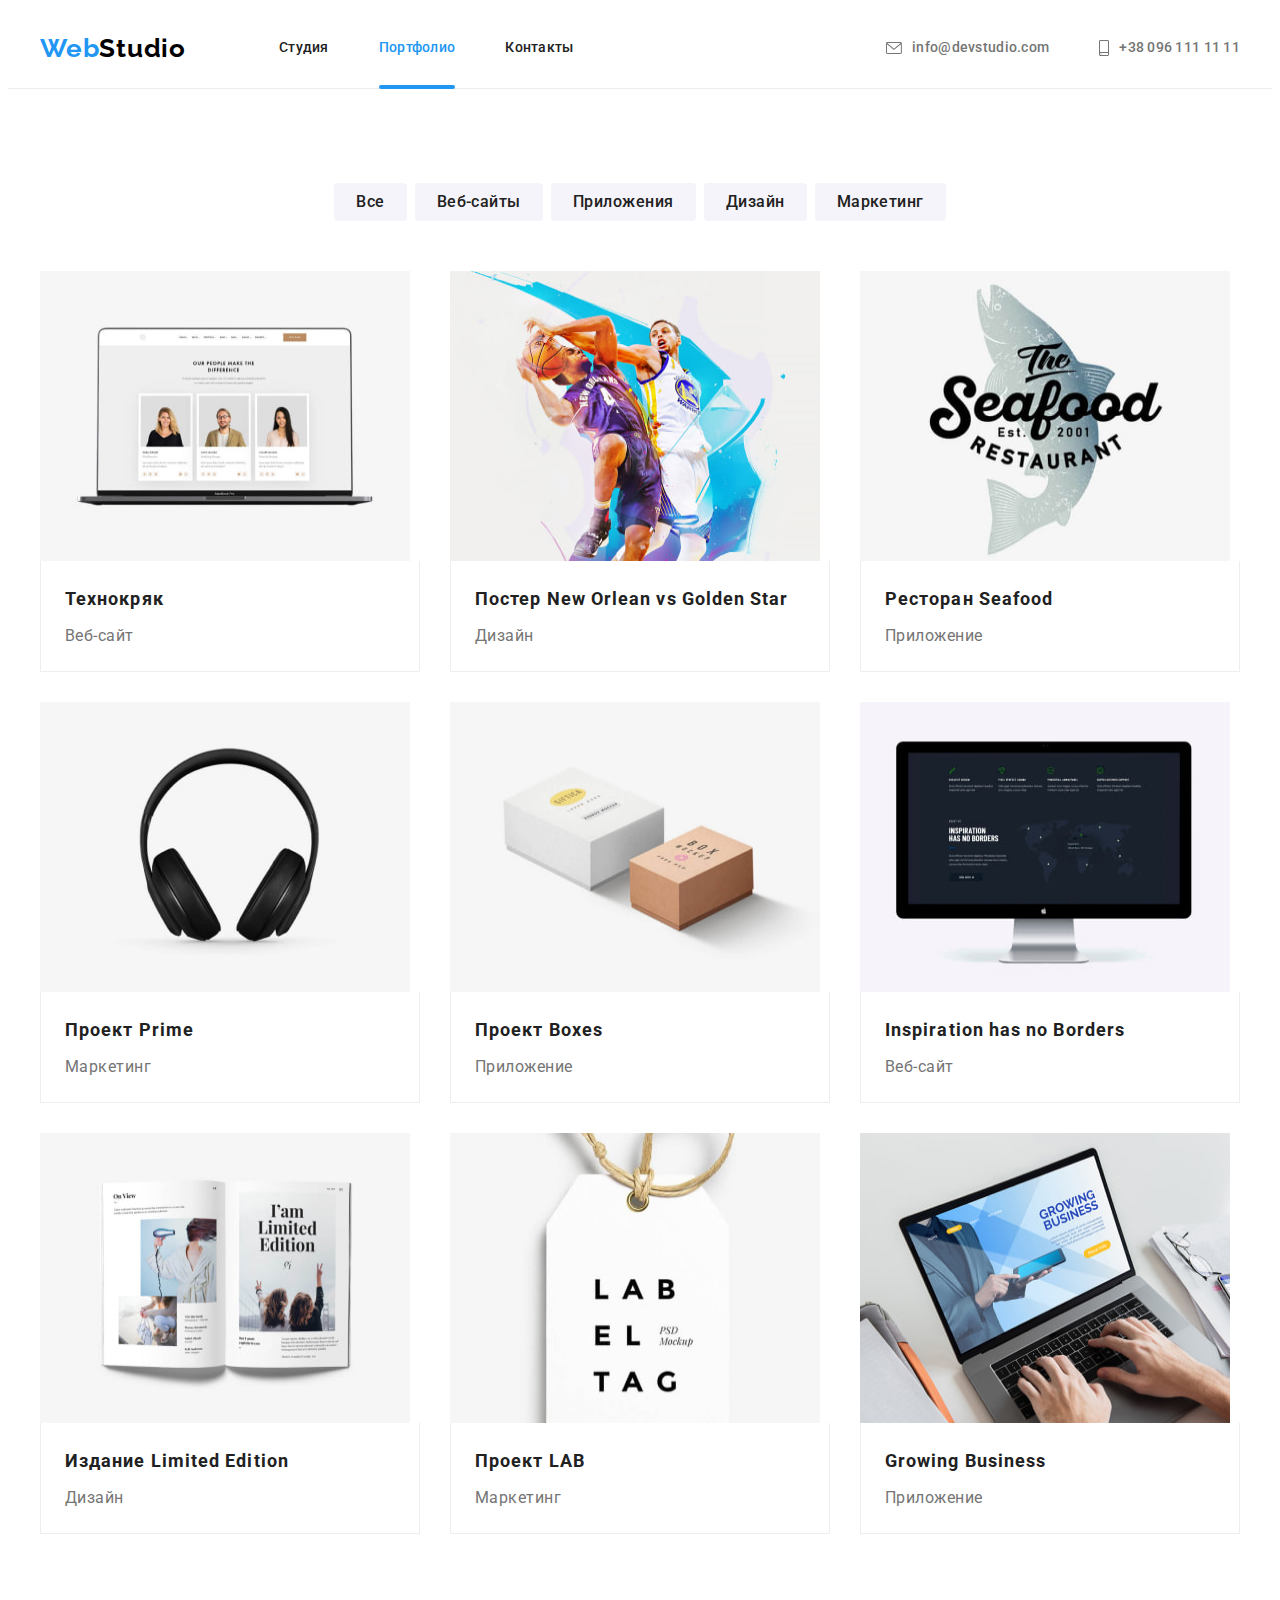
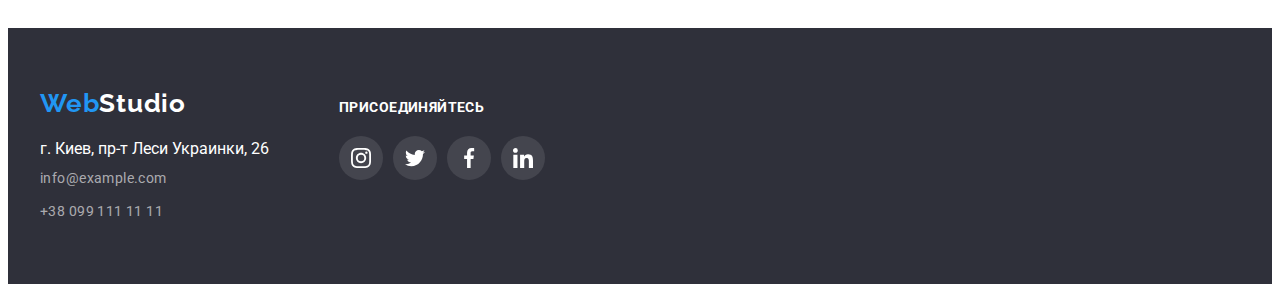
==== portfolio.html @ b703f747 "Initial commit" ====
<!DOCTYPE html>
<html lang="ru">
  <head>
    <meta charset="UTF-8" />
    <meta http-equiv="X-UA-Compatible" content="IE=edge" />
    <meta name="viewport" content="width=device-width, initial-scale=1.0" />
    <title>Potfolio</title>
    <link rel="preconnect" href="https://fonts.googleapis.com" />
    <link rel="preconnect" href="https://fonts.gstatic.com" crossorigin />
    <link
      href="https://fonts.googleapis.com/css2?family=Raleway:wght@700&family=Roboto:wght@400;500;700;900&display=swap"
      rel="stylesheet"
    />
    <link
      rel="stylesheet"
      href="https://cdnjs.cloudflare.com/ajax/libs/modern-normalize/1.1.0/modern-normalize.min.css"
      integrity="sha512-wpPYUAdjBVSE4KJnH1VR1HeZfpl1ub8YT/NKx4PuQ5NmX2tKuGu6U/JRp5y+Y8XG2tV+wKQpNHVUX03MfMFn9Q=="
      crossorigin="anonymous"
      referrerpolicy="no-referrer"
    />
    <link rel="stylesheet" href="./css/styles.css" />
  </head>

  <body>
    <!-- Header section -->

    <header class="header">
      <div class="container header-container">
        <a class="logo link" href="./index.html" lang="en"
          >Web<span class="header-logo">Studio</span>
        </a>
        <nav class="header-nav">
          <ul class="header-list list">
            <li class="header-item">
              <a class="header-link link" href="./index.html">Студия</a>
            </li>
            <li class="header-item">
              <a class="header-link link header-link-current" href="./portfolio.html">Портфолио</a>
            </li>
            <li class="header-item"><a class="header-link link" href="#Контакты">Контакты</a></li>
          </ul>
        </nav>
        <ul class="header-contacts list">
          <li class="header-mail">
            <a class="mail-link link" href="mailto:info@devstudio.com"
              ><svg width="16" height="12" class="contact-icon">
                <use href="./images/icons.svg#mail"></use>
              </svg>
              info@devstudio.com</a
            >
          </li>
          <li class="header-phone">
            <a class="phone-link link" href="tel:+380961111111"
              ><svg width="10" height="16" class="contact-icon">
                <use href="./images/icons.svg#smartphone"></use>
              </svg>
              +38 096 111 11 11</a
            >
          </li>
        </ul>
      </div>
    </header>

    <!-- Main section -->
    <main class="main">
      <section class="portfolio section">
        <div class="container">
          <h1 class="visually-hidden">Портфолио</h1>
          <ul class="btn-list list">
            <li class="portfolio-item">
              <button class="portfolio-btn" type="button">Все</button>
            </li>
            <li class="portfolio-item">
              <button class="portfolio-btn" type="button">Веб-сайты</button>
            </li>
            <li class="portfolio-item">
              <button class="portfolio-btn" type="button">Приложения</button>
            </li>
            <li class="portfolio-item">
              <button class="portfolio-btn" type="button">Дизайн</button>
            </li>
            <li class="portfolio-item">
              <button class="portfolio-btn" type="button">Маркетинг</button>
            </li>
          </ul>
          <ul class="portfolio-list list">
            <li class="portfolio-item work-item">
              <a class="portfolio-link link" href="#">
                <div class="card-box">
                  <img
                    src="./images/portfolio/tehnokriak.jpg"
                    width="370"
                    height="290"
                    alt="окно сайта"
                  />
                  <div class="overlay">
                    <p class="overlay-text">
                      Ресурс предлагает комплексные предложения с разным уровнем функционала и
                      сервисов. Все это позволит посетителю получить исчерпывающие сведения
                      о&nbsp;компании или частном лице.
                    </p>
                  </div>
                </div>
                <div class="potfolio-border">
                  <h3 class="portfolio-title">Технокряк</h3>
                  <p class="portfolio-text">Веб-сайт</p>
                </div>
              </a>
            </li>
            <li class="portfolio-item work-item">
              <a class="portfolio-link link" href="#">
                <div class="card-box">
                  <img
                    src="./images/portfolio/poster.jpg"
                    width="370"
                    height="290"
                    alt="постер матчу"
                  />
                  <div class="overlay">
                    <p class="overlay-text">
                      Ресурс предлагает комплексные предложения с разным уровнем функционала и
                      сервисов. Все это позволит посетителю получить исчерпывающие сведения
                      о&nbsp;компании или частном лице.
                    </p>
                  </div>
                </div>
                <div class="potfolio-border">
                  <h3 class="portfolio-title">
                    Постер <span lang="en">New Orlean vs Golden Star</span>
                  </h3>
                  <p class="portfolio-text">Дизайн</p>
                </div>
              </a>
            </li>
            <li class="portfolio-item work-item">
              <a class="portfolio-link link" href="#">
                <div class="card-box">
                  <img
                    src="./images/portfolio/restourant.jpg"
                    width="370"
                    height="290"
                    alt="лого ресторану"
                  />
                  <div class="overlay">
                    <p class="overlay-text">
                      Ресурс предлагает комплексные предложения с разным уровнем функционала и
                      сервисов. Все это позволит посетителю получить исчерпывающие сведения
                      о&nbsp;компании или частном лице.
                    </p>
                  </div>
                </div>
                <div class="potfolio-border">
                  <h3 class="portfolio-title">Ресторан <span lang="en">Seafood</span></h3>
                  <p class="portfolio-text">Приложение</p>
                </div>
              </a>
            </li>
            <li class="portfolio-item work-item">
              <a class="portfolio-link link" href="#">
                <div class="card-box">
                  <img
                    src="./images/portfolio/project-prime.jpg"
                    width="370"
                    height="290"
                    alt="наушники"
                  />
                  <div class="overlay">
                    <p class="overlay-text">
                      Ресурс предлагает комплексные предложения с разным уровнем функционала и
                      сервисов. Все это позволит посетителю получить исчерпывающие сведения
                      о&nbsp;компании или частном лице.
                    </p>
                  </div>
                </div>
                <div class="potfolio-border">
                  <h3 class="portfolio-title">Проект <span lang="en">Prime</span></h3>
                  <p class="portfolio-text">Маркетинг</p>
                </div>
              </a>
            </li>
            <li class="portfolio-item work-item">
              <a class="portfolio-link link" href="#">
                <div class="card-box">
                  <img
                    src="./images/portfolio/project-boxes.jpg"
                    width="370"
                    height="290"
                    alt="два ящика"
                  />
                  <div class="overlay">
                    <p class="overlay-text">
                      Ресурс предлагает комплексные предложения с разным уровнем функционала и
                      сервисов. Все это позволит посетителю получить исчерпывающие сведения
                      о&nbsp;компании или частном лице.
                    </p>
                  </div>
                </div>
                <div class="potfolio-border">
                  <h3 class="portfolio-title">Проект <span lang="en">Boxes</span></h3>
                  <p class="portfolio-text">Приложение</p>
                </div>
              </a>
            </li>
            <li class="portfolio-item work-item">
              <a class="portfolio-link link" href="#">
                <div class="card-box">
                  <img
                    src="./images/portfolio/inspiration.jpg"
                    width="370"
                    height="290"
                    alt="окно сайта на мониторе"
                  />
                  <div class="overlay">
                    <p class="overlay-text">
                      Ресурс предлагает комплексные предложения с разным уровнем функционала и
                      сервисов. Все это позволит посетителю получить исчерпывающие сведения
                      о&nbsp;компании или частном лице.
                    </p>
                  </div>
                </div>
                <div class="potfolio-border">
                  <h3 class="portfolio-title" lang="en">Inspiration has no Borders</h3>
                  <p class="portfolio-text">Веб-сайт</p>
                </div>
              </a>
            </li>
            <li class="portfolio-item work-item">
              <a class="portfolio-link link" href="#">
                <div class="card-box">
                  <img src="./images/portfolio/edition.jpg" width="370" height="290" alt="книга" />
                  <div class="overlay">
                    <p class="overlay-text">
                      Ресурс предлагает комплексные предложения с разным уровнем функционала и
                      сервисов. Все это позволит посетителю получить исчерпывающие сведения
                      о&nbsp;компании или частном лице.
                    </p>
                  </div>
                </div>
                <div class="potfolio-border">
                  <h3 class="portfolio-title">Издание <span lang="en">Limited Edition</span></h3>
                  <p class="portfolio-text">Дизайн</p>
                </div>
              </a>
            </li>
            <li class="portfolio-item work-item">
              <a class="portfolio-link link" href="#">
                <div class="card-box">
                  <img
                    src="./images/portfolio/project-lab.jpg"
                    width="370"
                    height="290"
                    alt="бирка"
                  />
                  <div class="overlay">
                    <p class="overlay-text">
                      Ресурс предлагает комплексные предложения с разным уровнем функционала и
                      сервисов. Все это позволит посетителю получить исчерпывающие сведения
                      о&nbsp;компании или частном лице.
                    </p>
                  </div>
                </div>
                <div class="potfolio-border">
                  <h3 class="portfolio-title">Проект <span lang="en">LAB</span></h3>
                  <p class="portfolio-text">Маркетинг</p>
                </div>
              </a>
            </li>
            <li class="portfolio-item work-item">
              <a class="portfolio-link link" href="#">
                <div class="card-box">
                  <img
                    src="./images/portfolio/growing-business.jpg"
                    width="370"
                    height="290"
                    alt="приложение на ноутбуке"
                  />
                  <div class="overlay">
                    <p class="overlay-text">
                      Ресурс предлагает комплексные предложения с разным уровнем функционала и
                      сервисов. Все это позволит посетителю получить исчерпывающие сведения
                      о&nbsp;компании или частном лице.
                    </p>
                  </div>
                </div>
                <div class="potfolio-border">
                  <h3 class="portfolio-title" lang="en">Growing Business</h3>
                  <p class="portfolio-text">Приложение</p>
                </div>
              </a>
            </li>
          </ul>
        </div>
      </section>
    </main>

    <!-- Footer section -->
    <footer class="footer" id="Контакты">
      <div class="container footer-container">
        <div class="footer-box">
          <a class="logo link" href="./index.html" lang="en"
            >Web<span class="footer-logo">Studio</span>
          </a>
          <address class="footer-address">
            <ul class="footer-list list">
              <li class="footer-item">
                <a
                  class="address-link link"
                  href="https://goo.gl/maps/opvbCCuK2W5cB6Hv9"
                  target="_blank"
                  title="Гугл мaп"
                  rel="_norefferer noopener"
                  >г. Киев, пр-т Леси Украинки, 26</a
                >
              </li>
              <li class="footer-item">
                <a class="footer-link link" href="mailto:info@example.com">info@example.com</a>
              </li>
              <li class="footer-item">
                <a class="footer-link link" href="tel:+380991111111"> +38 099 111 11 11</a>
              </li>
            </ul>
          </address>
        </div>
        <div class="footer-box">
          <h3 class="footer-title">Присоединяйтесь</h3>
          <ul class="box-list list">
            <li class="box-item">
              <a
                class="box-link link"
                href=""
                target="_blank"
                rel="noopener noreferrer"
                aria-label="instagram"
              >
                <svg class="box-icon" width="20" height="20">
                  <use href="./images/icons.svg#instagram"></use>
                </svg>
              </a>
            </li>
            <li class="box-item">
              <a
                class="box-link link"
                href=""
                target="_blank"
                rel="noopener noreferrer"
                aria-label="twitter"
              >
                <svg class="box-icon" width="20" height="20">
                  <use href="./images/icons.svg#twitter"></use>
                </svg>
              </a>
            </li>
            <li class="box-item">
              <a
                class="box-link link"
                href=""
                target="_blank"
                rel="noopener noreferrer"
                aria-label="facebook"
              >
                <svg class="box-icon" width="20" height="20">
                  <use href="./images/icons.svg#facebook"></use>
                </svg>
              </a>
            </li>
            <li class="box-item">
              <a
                class="box-link link"
                href=""
                target="_blank"
                rel="noopener noreferrer"
                aria-label="linkedin"
              >
                <svg class="box-icon" width="20" height="20">
                  <use href="./images/icons.svg#linkedin"></use>
                </svg>
              </a>
            </li>
          </ul>
        </div>
      </div>
    </footer>
  </body>
</html>
---- css/styles.css ----
:root {
  /* fonts */
  --main-font: 'Roboto', sans-serif;
  --secondary-font: 'Raleway', sans-serif;
  /* text colors */
  --main-txt-clr: #757575;
  --secondary-light-txt-clr: #ffffff;
  --secondary-dark-txt-clr: #212121;
  --accent-txt-color: #2196f3;
  --logo-txt-clr: #000000;
  /* bg colors */
  --dark-bg-clr: #2f303a;
  --light-bg-clr: #f5f4fa;
  --hover-btn-clt: #188ce8;
  /* others */
  --animation-fast: 250ms cubic-bezier(0.4, 0, 0.2, 1);
}

body {
  font-family: var(--main-font);
  color: var(--main-txt-clr);
}

.no-scroll {
  overflow: hidden;
}

/* Based styles */

.container {
  width: 1200px;
  padding-left: 15px;
  padding-right: 15px;
  margin-left: auto;
  margin-right: auto;
}

.section {
  padding-top: 94px;
  padding-bottom: 94px;
}

.visually-hidden {
  position: absolute;
  width: 1px;
  height: 1px;
  margin: -1px;
  border: 0;
  padding: 0;

  white-space: nowrap;
  clip-path: inset(100%);
  clip: rect(0 0 0 0);
  overflow: hidden;
}

/* Reset styles */

h1,
h2,
h3,
h4,
h5,
h6,
p {
  margin: 0;
}

.link {
  text-decoration: none;
  color: currentColor;
}

.list {
  margin: 0;
  padding: 0;
  list-style: none;
}

img {
  display: block;
}

/* Header section */
.header-container {
  display: flex;
  align-items: center;
}

.logo {
  font-family: 'Raleway';
  font-style: normal;
  font-weight: 700;
  font-size: 26px;
  line-height: 1.19;
  letter-spacing: 0.03em;
  color: var(--accent-txt-color);
}

.header-logo {
  color: var(--logo-txt-clr);
}

.header-nav {
  margin-right: auto;
  margin-left: 93px;
}

.header-list {
  display: flex;
  gap: 50px;
}

.header-item {
  position: relative;
}

.header-contacts {
  display: flex;
}

.header-mail {
  margin-right: 50px;
}

.header-link,
.mail-link,
.phone-link {
  padding-top: 32px;
  padding-bottom: 32px;
  display: block;
  font-weight: 500;
  font-size: 14px;
  line-height: 1.14;
  letter-spacing: 0.02em;
  color: var(--secondary-dark-txt-clr);
  transition: color var(--animation-fast);
}

.header-link:hover,
.header-link:focus {
  color: var(--accent-txt-color);
}

.header-link-current {
  color: var(--accent-txt-color);
}

.header-link-current::after {
  position: absolute;
  z-index: 100;

  content: '';
  left: 0;
  bottom: -1px;
  width: 100%;
  height: 4px;
  background: var(--accent-txt-color);
  border-radius: 2px;
}

.mail-link,
.phone-link {
  color: inherit;
  display: flex;
  align-items: center;
  transition: color var(--animation-fast);
}

.mail-link:hover,
.mail-link:focus {
  color: var(--accent-txt-color);
}

.phone-link:hover,
.phone-link:focus {
  color: var(--accent-txt-color);
}

.contact-icon {
  fill: currentColor;
  margin-right: 10px;
  justify-content: center;
}

.header {
  border-bottom: 1px solid #ececec;
}

/* hero section */
.hero,
.footer {
  background: var(--dark-bg-clr);
}

.hero {
  padding-top: 200px;
  padding-bottom: 200px;
  max-width: 1600px;
  height: 600px;
  margin-left: auto;
  margin-right: auto;
  background-image: linear-gradient(to right, rgba(47, 48, 58, 0.4), rgba(47, 48, 58, 0.4)),
    url(../images/hero.jpg);
  background-repeat: no-repeat;
  background-position: center;
  background-size: cover;
}

.hero-title {
  max-width: 696px;
  margin: 0 auto;
  margin-bottom: 30px;
  font-weight: 900;
  font-size: 44px;
  line-height: 1.36;
  text-align: center;
  letter-spacing: 0.06em;
  text-transform: uppercase;
  color: var(--secondary-light-txt-clr);
}

.hero-btn,
.portfolio-btn {
  font-family: inherit;
  cursor: pointer;
  border: none;
}

.hero-btn {
  margin: 0 auto;
  display: block;
  min-width: 200px;
  min-height: 50px;
  padding: 10px 32px;
  border-radius: 4px;
  background-color: var(--accent-txt-color);
  font-weight: 700;
  font-size: 16px;
  line-height: 1.88;
  letter-spacing: 0.06em;
  color: var(--light-bg-clr);
  transition: background-color var(--animation-fast);
}

.hero-btn:hover,
.hero-btn:focus {
  color: var(--secondary-light-txt-clr);
  background-color: var(--hover-btn-clt);
}

/* Benefits section */

.benefits-logo-list {
  display: flex;
  align-items: center;
  justify-content: center;
  gap: 30px;
  margin-bottom: 30px;
}

.benefits-logo-container {
  display: flex;
  align-items: center;
  justify-content: center;
  width: 270px;
  height: 120px;
  background-color: var(--light-bg-clr);
  border-radius: 4px;
  gap: 30px;
}

.benefits {
  padding-bottom: 0;
}

.benefits-container {
  align-items: center;
}

.benefits-list {
  display: flex;
  gap: 30px;
}

.benefits-item {
  max-width: 270px;
}

.benefits-title {
  margin-bottom: 10px;
  font-weight: 700;
  font-size: 14px;
  line-height: 1.14;
  letter-spacing: 0.03em;
  text-transform: uppercase;
  color: var(--secondary-dark-txt-clr);
}

.benefits-text {
  font-size: 14px;
  line-height: 1.71;
  letter-spacing: 0.03em;
}

/* About section */

.about-list {
  display: flex;
  gap: 30px;
}

.about-item {
  position: relative;
}

.about-title,
.team-title,
.clients-title {
  margin-bottom: 50px;
  font-weight: 700;
  font-size: 36px;
  line-height: 1.17;
  text-align: center;
  letter-spacing: 0.03em;
  color: var(--secondary-dark-txt-clr);
}

.label {
  display: flex;
  align-items: center;
  justify-content: center;
  position: absolute;
  left: 0;
  bottom: 0;
  width: 100%;
  height: 70px;
  background: rgba(47, 48, 58, 0.8);
}

.label-text {
  font-weight: 700;
  font-size: 14px;
  line-height: 1.14;
  letter-spacing: 0.03em;
  text-transform: uppercase;
  color: var(--secondary-light-txt-clr);
}

/* Team section */

.team {
  background: var(--light-bg-clr);
}

.team-list {
  display: flex;
  flex-wrap: wrap;
  gap: 30px;
}
/* .team-list {
  flex-basis: calc((100% - 30px * 3) / 4);
} */
.team-card {
  padding: 30px 5px 30px 5px;
  border-radius: 0px 0px 4px 4px;
  background: #ffffff;
  box-shadow: 0px 1px 3px rgba(0, 0, 0, 0.12), 0px 1px 1px rgba(0, 0, 0, 0.14),
    0px 2px 1px rgba(0, 0, 0, 0.2);
}

.employee-title {
  margin-bottom: 10px;
  font-weight: 500;
  font-size: 16px;
  line-height: 1.19;
  text-align: center;
  letter-spacing: 0.03em;
  color: var(--secondary-dark-txt-clr);
}

.team-text {
  font-size: 16px;
  line-height: 1.19;
  text-align: center;
  letter-spacing: 0.03em;
  margin-bottom: 16px;
}

.social-list {
  display: flex;
  align-items: center;
  justify-content: center;
  gap: 10px;
}

.social-link {
  display: flex;
  align-items: center;
  justify-content: center;
  color: var(--main-txt-clr);
  width: 44px;
  height: 44px;
  background-color: #ffffff;
  border-radius: 50%;
  transition: background-color var(--animation-fast);
}

.social-icon {
  fill: #afb1b8;
  transition: fill var(--animation-fast);
}

.social-link:hover,
.social-link:focus {
  background-color: #2196f3;
}

.social-link:hover .social-icon {
  fill: #ffffff;
}

.social-link:focus .social-icon {
  fill: #ffffff;
}

/* Clients section */

.clients-list {
  display: flex;
  align-items: center;
  justify-content: center;
  gap: 30px;
}

.clients-link {
  display: flex;
  align-items: center;
  justify-content: center;
  width: 170px;
  height: 92px;
  border: 1px solid #afb1b8;
  border-radius: 4px;
  transition: border var(--animation-fast);
}

.clients-link:hover,
.clients-link:focus {
  border: 1px solid #2196f3;
}

.clients-link:hover .clients-icon {
  fill: #2196f3;
}

.clients-link:focus .clients-icon {
  fill: #2196f3;
}

.clients-icon {
  fill: #afb1b8;
  transition: fill var(--animation-fast);
}

/* Footer section */

.footer-logo {
  color: var(--secondary-light-txt-clr);
}

.footer {
  padding-top: 60px;
  padding-bottom: 60px;
}

.footer-item {
  margin-bottom: 9px;
}

.footer-item:last-child {
  margin-bottom: 0;
}

.footer-address {
  margin-top: 20px;
}

.address-link {
  font-style: normal;
  color: var(--secondary-light-txt-clr);
}

.footer-link {
  font-style: normal;
  font-size: 14px;
  line-height: 1.71;
  letter-spacing: 0.03em;
  color: rgba(255, 255, 255, 0.6);
  transition: color var(--animation-fast);
}

.footer-link:hover,
.footer-link:focus {
  color: var(--secondary-light-txt-clr);
}

.footer-title {
  font-family: 'Roboto';
  font-style: normal;
  font-weight: 700;
  font-size: 14px;
  line-height: 1.14;
  letter-spacing: 0.03em;
  text-transform: uppercase;
  color: var(--secondary-light-txt-clr);
  margin-bottom: 20px;
}

.footer-container {
  display: flex;
  gap: 70px;
  align-items: baseline;
}

.box-list {
  display: flex;
  align-items: center;
  justify-content: center;
  gap: 10px;
}

.box-link {
  display: flex;
  align-items: center;
  justify-content: center;
  width: 44px;
  height: 44px;
  border-radius: 50%;
  background-color: rgba(255, 255, 255, 0.1);
  transition: background-color var(--animation-fast);
}

.box-icon {
  fill: #ffffff;
}

.box-link:hover,
.box-link:focus {
  background-color: #2196f3;
}

/* Portfolio page */

.btn-list {
  display: flex;
  gap: 8px;
  justify-content: center;
  margin-bottom: 50px;
}

.portfolio-btn {
  padding: 6px 22px;
  border-radius: 4px;
  font-weight: 500;
  font-size: 16px;
  line-height: 1.63;
  letter-spacing: 0.03em;
  color: var(--secondary-dark-txt-clr);
  background-color: var(--light-bg-clr);
  transition: background-color var(--animation-fast), color var(--animation-fast),
    box-shadow var(--animation-fast);
}

.portfolio-btn:hover,
.portfolio-btn:focus {
  background-color: var(--accent-txt-color);
  color: var(--secondary-light-txt-clr);
  box-shadow: 0px 3px 1px rgba(0, 0, 0, 0.1), 0px 1px 2px rgba(0, 0, 0, 0.08),
    0px 2px 2px rgba(0, 0, 0, 0.12);
}

.portfolio-list {
  display: flex;
  flex-wrap: wrap;
  gap: 30px;
}

.portfolio-link {
  display: block;
  transition: box-shadow var(--animation-fast);
}

.portfolio-link:hover,
.portfolio-link:focus {
  box-shadow: 0px 1px 1px rgba(0, 0, 0, 0.12), 0px 4px 4px rgba(0, 0, 0, 0.06),
    1px 4px 6px rgba(0, 0, 0, 0.16);
}

.work-item {
  flex-basis: calc((100% - 30px * 2) / 3);
}

.portfolio-title {
  margin-bottom: 4px;
  font-weight: 700;
  font-size: 18px;
  line-height: 2;
  letter-spacing: 0.06em;
  color: var(--secondary-dark-txt-clr);
}

.portfolio-text {
  font-size: 16px;
  line-height: 1.88;
  letter-spacing: 0.03em;
}

.potfolio-border {
  padding: 20px 24px 20px 24px;
  border: 1px solid #eeeeee;
  border-top: none;
}

/* Overlay */

.card-box {
  position: relative;
  overflow: hidden;
}

.overlay {
  position: absolute;
  left: 0;
  top: 0;
  width: 100%;
  height: 100%;
  padding: 63px 24px;
  background-color: rgba(33, 150, 243, 0.9);
  transform: translateY(100%);
  transition: transform var(--animation-fast);
}

.overlay-text {
  text-align: left;
  font-size: 18px;
  line-height: 1.56;
  letter-spacing: 0.03em;
  color: var(--secondary-light-txt-clr);
}

.portfolio-link:hover .overlay {
  transform: translateY(0);
}

.portfolio-link:focus .overlay {
  transform: translateY(0);
}

/* Modal */

.backdrop {
  /* display: flex;
  align-items: center;
  justify-content: center; */
  position: fixed;
  left: 0;
  top: 0;
  width: 100%;
  height: 100%;
  background-color: rgba(0, 0, 0, 0.2);
  z-index: 1000;
  opacity: 1;
  visibility: visible;
  transition: 500ms cubic-bezier(0.4, 0, 0.2, 1);
}

.backdrop.is-hidden {
  opacity: 0;
  visibility: hidden;
  pointer-events: none;
}

.backdrop.is-hidden .modal {
  opacity: 0;
  transform: translate(-50%, -50%) scale(0.3);
}

.modal {
  position: absolute;
  left: 50%;
  top: 50%;
  width: 528px;
  height: 581px;
  background-color: var(--secondary-light-txt-clr);
  box-shadow: 0px 1px 3px rgba(0, 0, 0, 0.12), 0px 1px 1px rgba(0, 0, 0, 0.14),
    0px 2px 1px rgba(0, 0, 0, 0.2);
  border-radius: 4px;
  opacity: 1;
  transform: translate(-50%, -50%) scale(0.9);
  transition: transform 500ms cubic-bezier(0.4, 0, 0.2, 1),
    opacity 500ms cubic-bezier(0.4, 0, 0.2, 1);
}

.modal-btn {
  display: flex;
  align-items: center;
  justify-content: center;
  position: absolute;
  width: 30px;
  height: 30px;
  top: 8px;
  right: 8px;
  padding: 0;
  background-color: var(--secondary-light-txt-clr);
  border-radius: 50%;
  border: 1px solid rgba(0, 0, 0, 0.1);
  cursor: pointer;
}
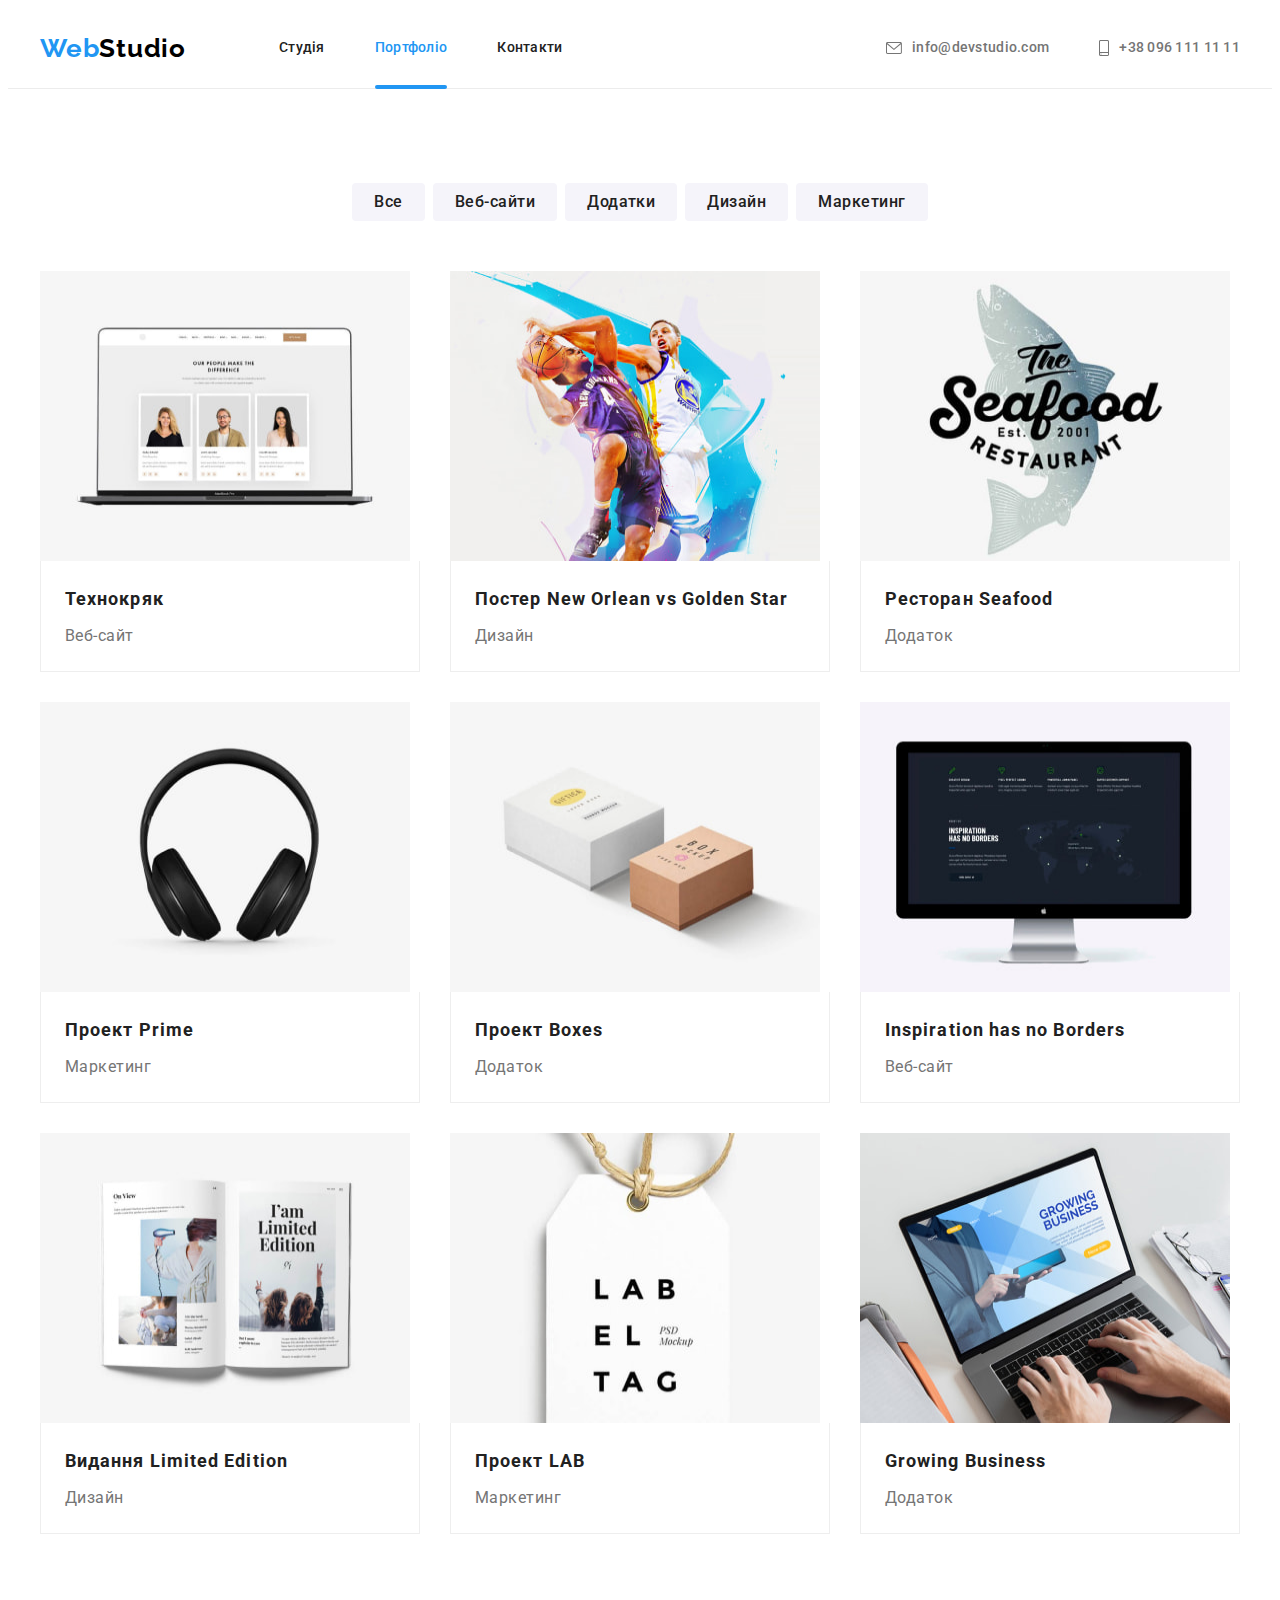
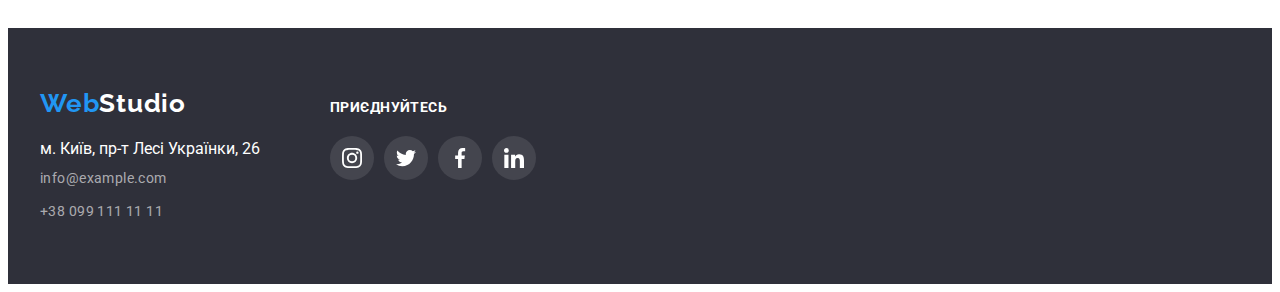
==== commit 3d6acc45: "translate into ukr" ====
--- a/portfolio.html
+++ b/portfolio.html
@@ -1,5 +1,5 @@
 <!DOCTYPE html>
-<html lang="ru">
+<html lang="uk">
   <head>
     <meta charset="UTF-8" />
     <meta http-equiv="X-UA-Compatible" content="IE=edge" />
@@ -32,12 +32,12 @@
         <nav class="header-nav">
           <ul class="header-list list">
             <li class="header-item">
-              <a class="header-link link" href="./index.html">Студия</a>
+              <a class="header-link link" href="./index.html">Студія</a>
             </li>
             <li class="header-item">
-              <a class="header-link link header-link-current" href="./portfolio.html">Портфолио</a>
-            </li>
-            <li class="header-item"><a class="header-link link" href="#Контакты">Контакты</a></li>
+              <a class="header-link link header-link-current" href="./portfolio.html">Портфоліо</a>
+            </li>
+            <li class="header-item"><a class="header-link link" href="#Контакты">Контакти</a></li>
           </ul>
         </nav>
         <ul class="header-contacts list">
@@ -65,16 +65,16 @@
     <main class="main">
       <section class="portfolio section">
         <div class="container">
-          <h1 class="visually-hidden">Портфолио</h1>
+          <h1 class="visually-hidden">Портфоліо</h1>
           <ul class="btn-list list">
             <li class="portfolio-item">
               <button class="portfolio-btn" type="button">Все</button>
             </li>
             <li class="portfolio-item">
-              <button class="portfolio-btn" type="button">Веб-сайты</button>
-            </li>
-            <li class="portfolio-item">
-              <button class="portfolio-btn" type="button">Приложения</button>
+              <button class="portfolio-btn" type="button">Веб-сайти</button>
+            </li>
+            <li class="portfolio-item">
+              <button class="portfolio-btn" type="button">Додатки</button>
             </li>
             <li class="portfolio-item">
               <button class="portfolio-btn" type="button">Дизайн</button>
@@ -95,9 +95,9 @@
                   />
                   <div class="overlay">
                     <p class="overlay-text">
-                      Ресурс предлагает комплексные предложения с разным уровнем функционала и
-                      сервисов. Все это позволит посетителю получить исчерпывающие сведения
-                      о&nbsp;компании или частном лице.
+                      Ресурс пропонує комплексні пропозиції з різним рівнем функціоналу та сервісів.
+                      Все це дозволить відвідувачу отримати вичерпні відомості про компанію чи
+                      приватну особу.
                     </p>
                   </div>
                 </div>
@@ -118,9 +118,9 @@
                   />
                   <div class="overlay">
                     <p class="overlay-text">
-                      Ресурс предлагает комплексные предложения с разным уровнем функционала и
-                      сервисов. Все это позволит посетителю получить исчерпывающие сведения
-                      о&nbsp;компании или частном лице.
+                      Ресурс пропонує комплексні пропозиції з різним рівнем функціоналу та сервісів.
+                      Все це дозволить відвідувачу отримати вичерпні відомості про компанію чи
+                      приватну особу.
                     </p>
                   </div>
                 </div>
@@ -143,15 +143,15 @@
                   />
                   <div class="overlay">
                     <p class="overlay-text">
-                      Ресурс предлагает комплексные предложения с разным уровнем функционала и
-                      сервисов. Все это позволит посетителю получить исчерпывающие сведения
-                      о&nbsp;компании или частном лице.
+                      Ресурс пропонує комплексні пропозиції з різним рівнем функціоналу та сервісів.
+                      Все це дозволить відвідувачу отримати вичерпні відомості про компанію чи
+                      приватну особу.
                     </p>
                   </div>
                 </div>
                 <div class="potfolio-border">
                   <h3 class="portfolio-title">Ресторан <span lang="en">Seafood</span></h3>
-                  <p class="portfolio-text">Приложение</p>
+                  <p class="portfolio-text">Додаток</p>
                 </div>
               </a>
             </li>
@@ -166,9 +166,9 @@
                   />
                   <div class="overlay">
                     <p class="overlay-text">
-                      Ресурс предлагает комплексные предложения с разным уровнем функционала и
-                      сервисов. Все это позволит посетителю получить исчерпывающие сведения
-                      о&nbsp;компании или частном лице.
+                      Ресурс пропонує комплексні пропозиції з різним рівнем функціоналу та сервісів.
+                      Все це дозволить відвідувачу отримати вичерпні відомості про компанію чи
+                      приватну особу.
                     </p>
                   </div>
                 </div>
@@ -189,15 +189,15 @@
                   />
                   <div class="overlay">
                     <p class="overlay-text">
-                      Ресурс предлагает комплексные предложения с разным уровнем функционала и
-                      сервисов. Все это позволит посетителю получить исчерпывающие сведения
-                      о&nbsp;компании или частном лице.
+                      Ресурс пропонує комплексні пропозиції з різним рівнем функціоналу та сервісів.
+                      Все це дозволить відвідувачу отримати вичерпні відомості про компанію чи
+                      приватну особу.
                     </p>
                   </div>
                 </div>
                 <div class="potfolio-border">
                   <h3 class="portfolio-title">Проект <span lang="en">Boxes</span></h3>
-                  <p class="portfolio-text">Приложение</p>
+                  <p class="portfolio-text">Додаток</p>
                 </div>
               </a>
             </li>
@@ -212,9 +212,9 @@
                   />
                   <div class="overlay">
                     <p class="overlay-text">
-                      Ресурс предлагает комплексные предложения с разным уровнем функционала и
-                      сервисов. Все это позволит посетителю получить исчерпывающие сведения
-                      о&nbsp;компании или частном лице.
+                      Ресурс пропонує комплексні пропозиції з різним рівнем функціоналу та сервісів.
+                      Все це дозволить відвідувачу отримати вичерпні відомості про компанію чи
+                      приватну особу.
                     </p>
                   </div>
                 </div>
@@ -230,14 +230,14 @@
                   <img src="./images/portfolio/edition.jpg" width="370" height="290" alt="книга" />
                   <div class="overlay">
                     <p class="overlay-text">
-                      Ресурс предлагает комплексные предложения с разным уровнем функционала и
-                      сервисов. Все это позволит посетителю получить исчерпывающие сведения
-                      о&nbsp;компании или частном лице.
-                    </p>
-                  </div>
-                </div>
-                <div class="potfolio-border">
-                  <h3 class="portfolio-title">Издание <span lang="en">Limited Edition</span></h3>
+                      Ресурс пропонує комплексні пропозиції з різним рівнем функціоналу та сервісів.
+                      Все це дозволить відвідувачу отримати вичерпні відомості про компанію чи
+                      приватну особу.
+                    </p>
+                  </div>
+                </div>
+                <div class="potfolio-border">
+                  <h3 class="portfolio-title">Видання <span lang="en">Limited Edition</span></h3>
                   <p class="portfolio-text">Дизайн</p>
                 </div>
               </a>
@@ -253,9 +253,9 @@
                   />
                   <div class="overlay">
                     <p class="overlay-text">
-                      Ресурс предлагает комплексные предложения с разным уровнем функционала и
-                      сервисов. Все это позволит посетителю получить исчерпывающие сведения
-                      о&nbsp;компании или частном лице.
+                      Ресурс пропонує комплексні пропозиції з різним рівнем функціоналу та сервісів.
+                      Все це дозволить відвідувачу отримати вичерпні відомості про компанію чи
+                      приватну особу.
                     </p>
                   </div>
                 </div>
@@ -276,15 +276,15 @@
                   />
                   <div class="overlay">
                     <p class="overlay-text">
-                      Ресурс предлагает комплексные предложения с разным уровнем функционала и
-                      сервисов. Все это позволит посетителю получить исчерпывающие сведения
-                      о&nbsp;компании или частном лице.
+                      Ресурс пропонує комплексні пропозиції з різним рівнем функціоналу та сервісів.
+                      Все це дозволить відвідувачу отримати вичерпні відомості про компанію чи
+                      приватну особу.
                     </p>
                   </div>
                 </div>
                 <div class="potfolio-border">
                   <h3 class="portfolio-title" lang="en">Growing Business</h3>
-                  <p class="portfolio-text">Приложение</p>
+                  <p class="portfolio-text">Додаток</p>
                 </div>
               </a>
             </li>
@@ -309,7 +309,7 @@
                   target="_blank"
                   title="Гугл мaп"
                   rel="_norefferer noopener"
-                  >г. Киев, пр-т Леси Украинки, 26</a
+                  >м. Київ, пр-т Лесі Українки, 26</a
                 >
               </li>
               <li class="footer-item">
@@ -322,7 +322,7 @@
           </address>
         </div>
         <div class="footer-box">
-          <h3 class="footer-title">Присоединяйтесь</h3>
+          <h3 class="footer-title">приєднуйтесь</h3>
           <ul class="box-list list">
             <li class="box-item">
               <a
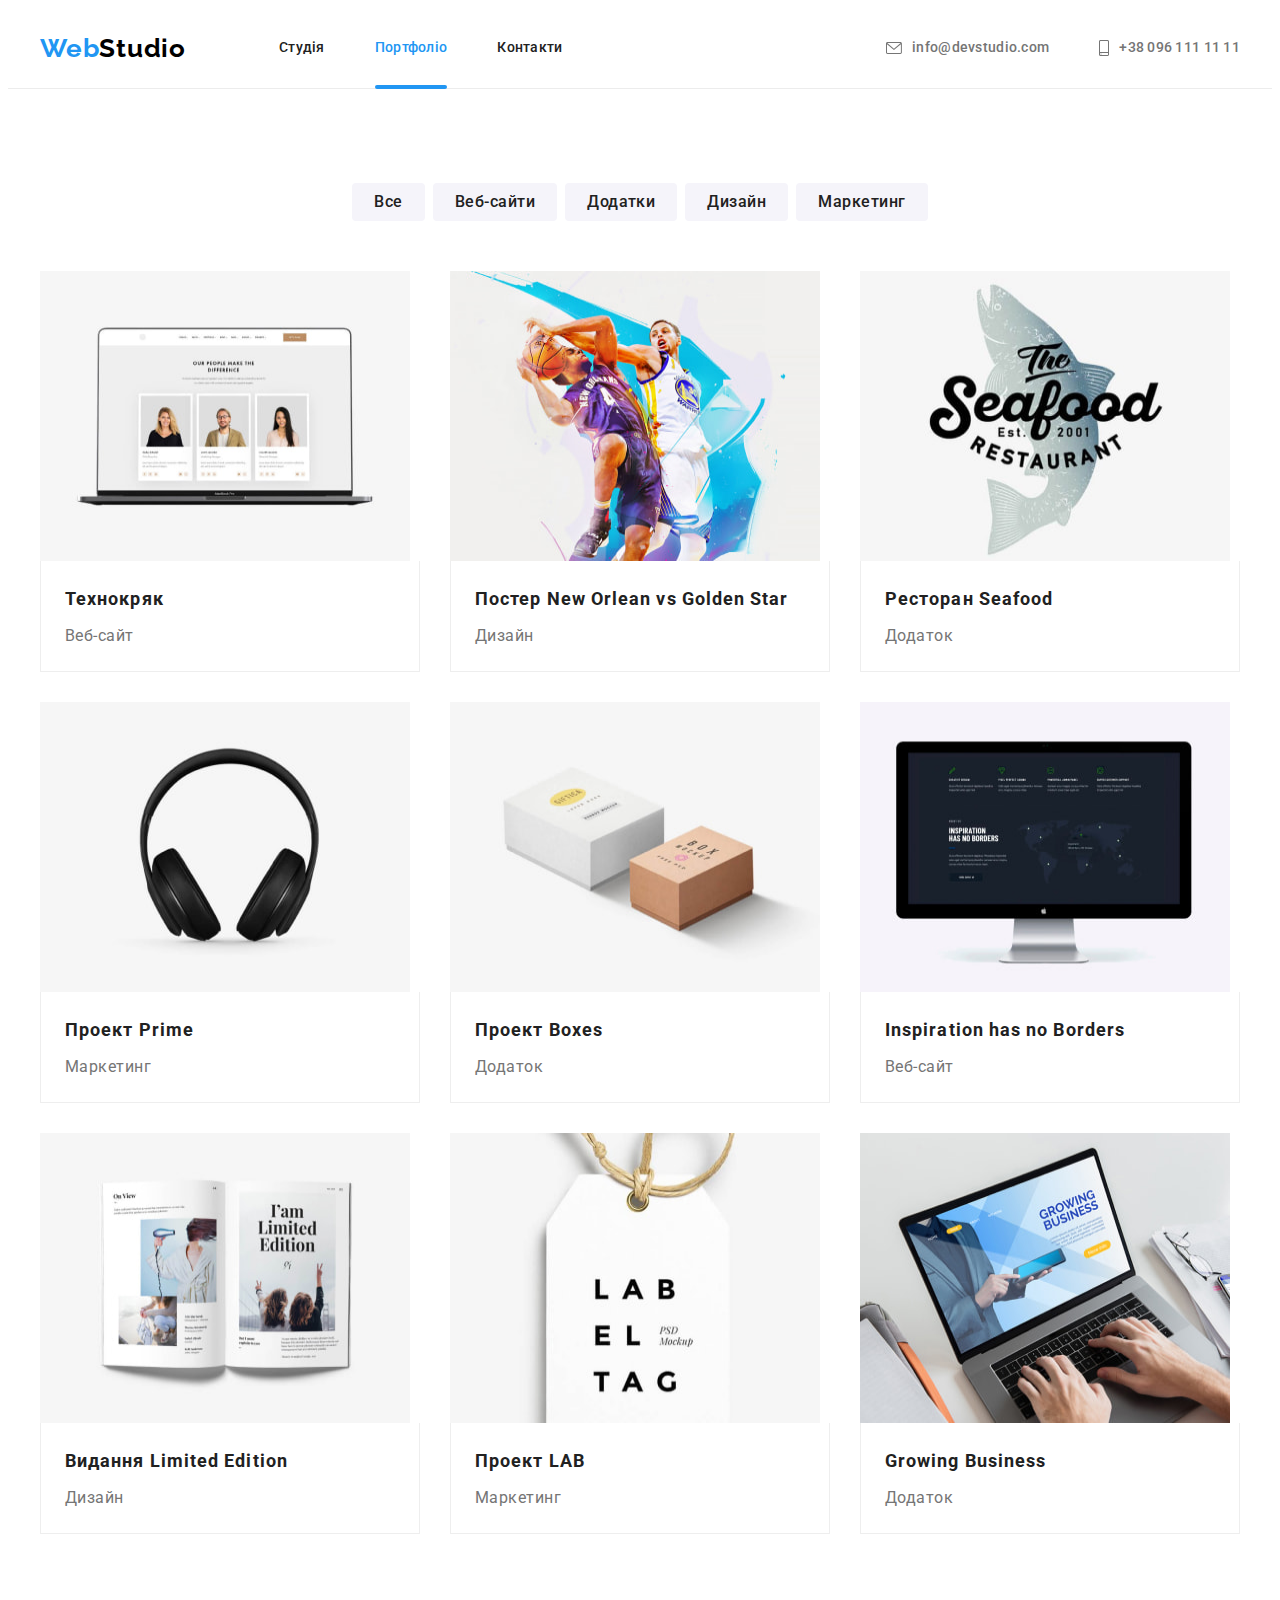
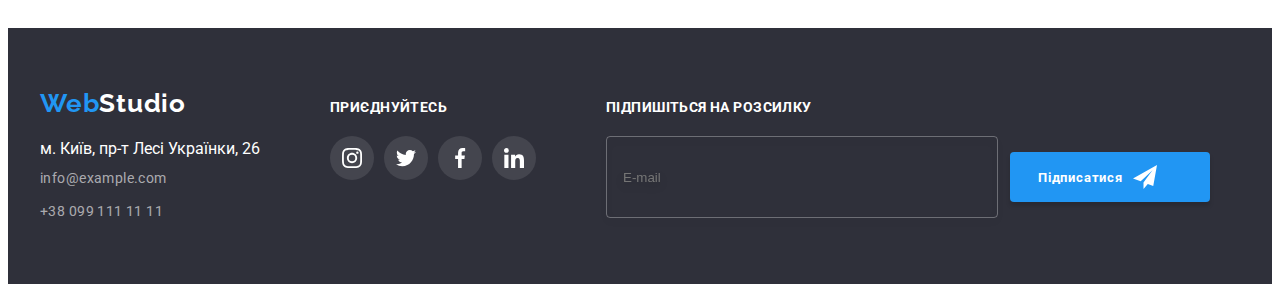
==== commit c77322d1: "add main form" ====
--- a/portfolio.html
+++ b/portfolio.html
@@ -378,6 +378,20 @@
             </li>
           </ul>
         </div>
+        <div>
+          <h3 class="footer-title">Підпишіться на розсилку</h3>
+          <form class="footer-form">
+            <label class="footer-form-label">
+              <input class="footer-form-input" type="text" name="mail" placeholder="E-mail" />
+            </label>
+            <button class="footer-form-button" type="submit">
+              Підписатися
+              <svg class="footer-form-icon" width="24" height="24">
+                <use href="./images/icons.svg#icon-send-footer"></use>
+              </svg>
+            </button>
+          </form>
+        </div>
       </div>
     </footer>
   </body>
--- a/css/styles.css
+++ b/css/styles.css
@@ -221,7 +221,9 @@
 }
 
 .hero-btn,
-.portfolio-btn {
+.portfolio-btn,
+.form-btn,
+.footer-form-button {
   font-family: inherit;
   cursor: pointer;
   border: none;
@@ -549,6 +551,40 @@
   background-color: #2196f3;
 }
 
+.footer-form {
+  display: flex;
+  align-items: center;
+  gap: 12px;
+}
+
+.footer-form-input {
+  width: 358px;
+  height: 50px;
+  padding: 15px 16px;
+  background-color: transparent;
+  color: rgba(255, 255, 255, 0.6);
+  border: 1px solid rgba(255, 255, 255, 0.3);
+  filter: drop-shadow(0px 4px 4px rgba(0, 0, 0, 0.15));
+  border-radius: 4px;
+  outline: transparent;
+}
+
+.footer-form-button {
+  display: inline-flex;
+  align-items: center;
+  gap: 10px;
+  min-width: 200px;
+  min-height: 50px;
+  padding: 10px 28px;
+  font-weight: 700;
+  line-height: 1.88;
+  letter-spacing: 0.06em;
+  color: var(--secondary-light-txt-clr);
+  background-color: var(--accent-txt-color);
+  box-shadow: 0px 4px 4px rgba(0, 0, 0, 0.15);
+  border-radius: 4px;
+}
+
 /* Portfolio page */
 
 .btn-list {
@@ -715,4 +751,160 @@
   border-radius: 50%;
   border: 1px solid rgba(0, 0, 0, 0.1);
   cursor: pointer;
-}
+  transition: fill var(--animation-fast);
+}
+
+.modal-btn:hover,
+.modal-btn:focus {
+  fill: #2196f3;
+}
+
+/* Modal form */
+
+.form {
+  padding: 40px 39px 40px 41px;
+}
+
+.form-title {
+  font-weight: 700;
+  font-size: 20px;
+  line-height: 1.15;
+  text-align: center;
+  letter-spacing: 0.03em;
+  margin-bottom: 12px;
+  color: var(--secondary-dark-txt-clr);
+  display: block;
+}
+
+.form-group {
+  margin-bottom: 20px;
+}
+
+.form-label {
+  position: relative;
+  display: block;
+  margin-bottom: 10px;
+}
+
+.form-label:last-child {
+  margin-bottom: 0;
+}
+
+.form-text {
+  display: block;
+  margin-bottom: 4px;
+  font-size: 12px;
+  line-height: 1.17;
+  letter-spacing: 0.01em;
+}
+
+.form-input {
+  width: 100%;
+  height: 40px;
+  padding: 11px 12px 11px 40px;
+  border: 1px solid rgba(33, 33, 33, 0.2);
+  border-radius: 4px;
+  outline: transparent;
+  cursor: pointer;
+  transition: border var(--animation-fast);
+}
+
+.form-input:hover,
+.form-input:focus {
+  border: 1px solid var(--accent-txt-color);
+}
+
+.form-input:hover + .form-icon,
+.form-input:focus + .form-icon {
+  fill: var(--accent-txt-color);
+}
+
+.form-icon {
+  position: absolute;
+  bottom: 11px;
+  left: 12px;
+  transition: fill var(--animation-fast);
+}
+
+.form-message {
+  width: 100%;
+  height: 120px;
+  font-size: 12px;
+  line-height: 14px;
+  letter-spacing: 0.01em;
+  color: rgba(117, 117, 117, 0.5);
+  border: 1px solid rgba(33, 33, 33, 0.2);
+  border-radius: 4px;
+  padding: 12px 16px;
+  outline: transparent;
+  resize: none;
+  transition: border var(--animation-fast);
+  cursor: pointer;
+}
+
+.form-message:hover,
+.form-message:focus {
+  border: 1px solid var(--accent-txt-color);
+}
+
+.form-agreement {
+  display: flex;
+  align-items: center;
+  justify-content: center;
+  margin-bottom: 30px;
+}
+
+.register-agreement-text {
+  font-size: 14px;
+  line-height: 1.71;
+  letter-spacing: 0.03em;
+  user-select: none;
+  margin-left: 8px;
+  text-underline-position: under;
+}
+
+.register-agreement-link {
+  font-size: 14px;
+  line-height: 1.71;
+  letter-spacing: 0.03em;
+  user-select: none;
+  color: var(--accent-txt-color);
+}
+
+.register-icon {
+  transition: var(--animation-fast);
+}
+
+.register-icon-check {
+  opacity: 0;
+  transition: var(--animation-fast);
+}
+
+.register-icon-uncheck {
+  transition: var(--animation-fast);
+}
+
+.register-checkbox:checked + .register-icon .register-icon-uncheck {
+  opacity: 0;
+}
+
+.register-checkbox:checked + .register-icon .register-icon-check {
+  opacity: 1;
+}
+
+.form-btn {
+  margin: 0 auto;
+  display: block;
+  width: 200px;
+  height: 50px;
+  padding: 10px 32px;
+  color: var(--secondary-light-txt-clr);
+  font-weight: 700;
+  font-size: 16px;
+  line-height: 1.88;
+  letter-spacing: 0.06em;
+  border-radius: 4px;
+  box-shadow: 0px 4px 4px rgba(0, 0, 0, 0.15);
+  background-color: var(--accent-txt-color);
+  user-select: none;
+}
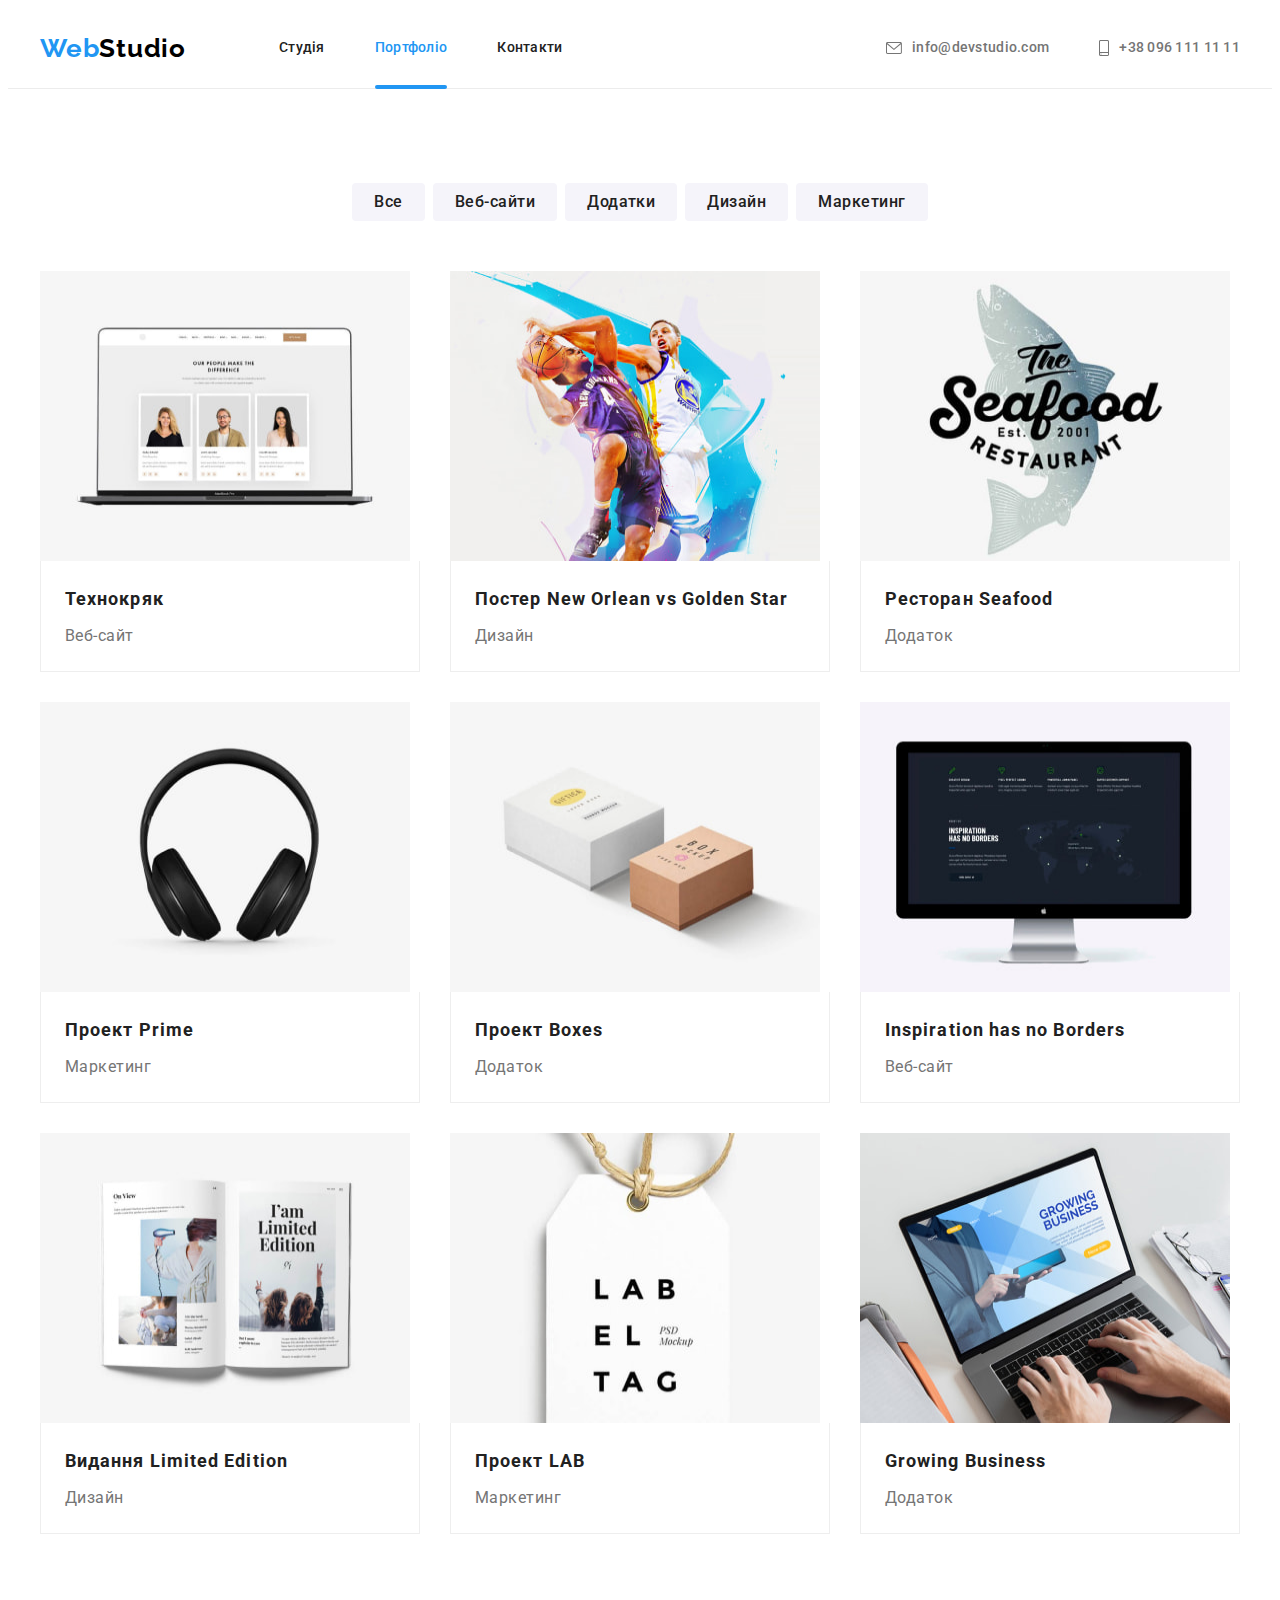
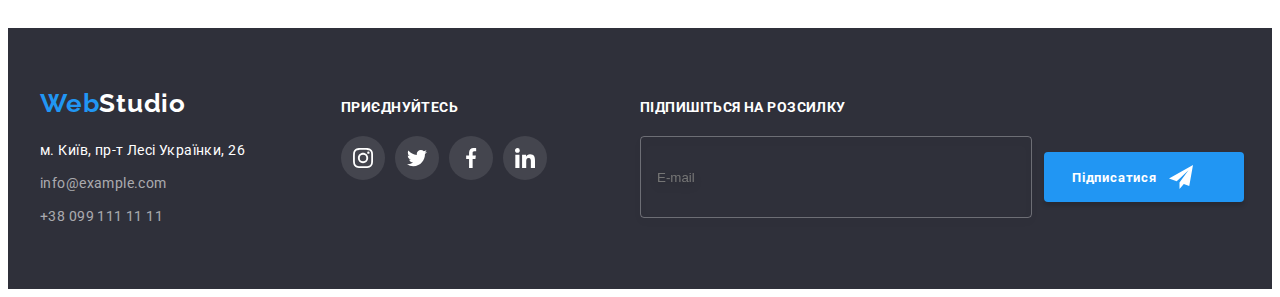
==== commit 5c5836e1: "change after review2" ====
--- a/portfolio.html
+++ b/portfolio.html
@@ -321,7 +321,7 @@
             </ul>
           </address>
         </div>
-        <div class="footer-box">
+        <div class="footer-social">
           <h3 class="footer-title">приєднуйтесь</h3>
           <ul class="box-list list">
             <li class="box-item">
@@ -378,12 +378,10 @@
             </li>
           </ul>
         </div>
-        <div>
+        <div class="footer-form-container">
           <h3 class="footer-title">Підпишіться на розсилку</h3>
           <form class="footer-form">
-            <label class="footer-form-label">
-              <input class="footer-form-input" type="text" name="mail" placeholder="E-mail" />
-            </label>
+            <input class="footer-form-input" type="text" name="mail" placeholder="E-mail" />
             <button class="footer-form-button" type="submit">
               Підписатися
               <svg class="footer-form-icon" width="24" height="24">
--- a/css/styles.css
+++ b/css/styles.css
@@ -475,6 +475,13 @@
   padding-bottom: 60px;
 }
 
+.footer-list {
+  font-size: 14px;
+  line-height: 1.71;
+  letter-spacing: 0.03em;
+  width: 231px;
+}
+
 .footer-item {
   margin-bottom: 9px;
 }
@@ -504,6 +511,14 @@
 .footer-link:hover,
 .footer-link:focus {
   color: var(--secondary-light-txt-clr);
+}
+
+.footer-box {
+  margin-right: 70px;
+}
+
+.footer-social {
+  margin-right: 93px;
 }
 
 .footer-title {
@@ -520,7 +535,6 @@
 
 .footer-container {
   display: flex;
-  gap: 70px;
   align-items: baseline;
 }
 
@@ -572,7 +586,7 @@
 .footer-form-button {
   display: inline-flex;
   align-items: center;
-  gap: 10px;
+  gap: 12px;
   min-width: 200px;
   min-height: 50px;
   padding: 10px 28px;
@@ -762,7 +776,7 @@
 /* Modal form */
 
 .form {
-  padding: 40px 39px 40px 41px;
+  padding: 40px;
 }
 
 .form-title {
@@ -872,16 +886,23 @@
 }
 
 .register-icon {
-  transition: var(--animation-fast);
+  transition: border var(--animation-fast), fill var(--animation-fast);
+  cursor: pointer;
+}
+
+.register-checkbox:hover + .register-icon,
+.register-checkbox:focus + .register-icon {
+  fill: var(--accent-txt-color);
+  /* border: 1px solid var(--accent-txt-color); */
 }
 
 .register-icon-check {
   opacity: 0;
-  transition: var(--animation-fast);
+  transition: opacity var(--animation-fast);
 }
 
 .register-icon-uncheck {
-  transition: var(--animation-fast);
+  transition: opacity var(--animation-fast);
 }
 
 .register-checkbox:checked + .register-icon .register-icon-uncheck {
